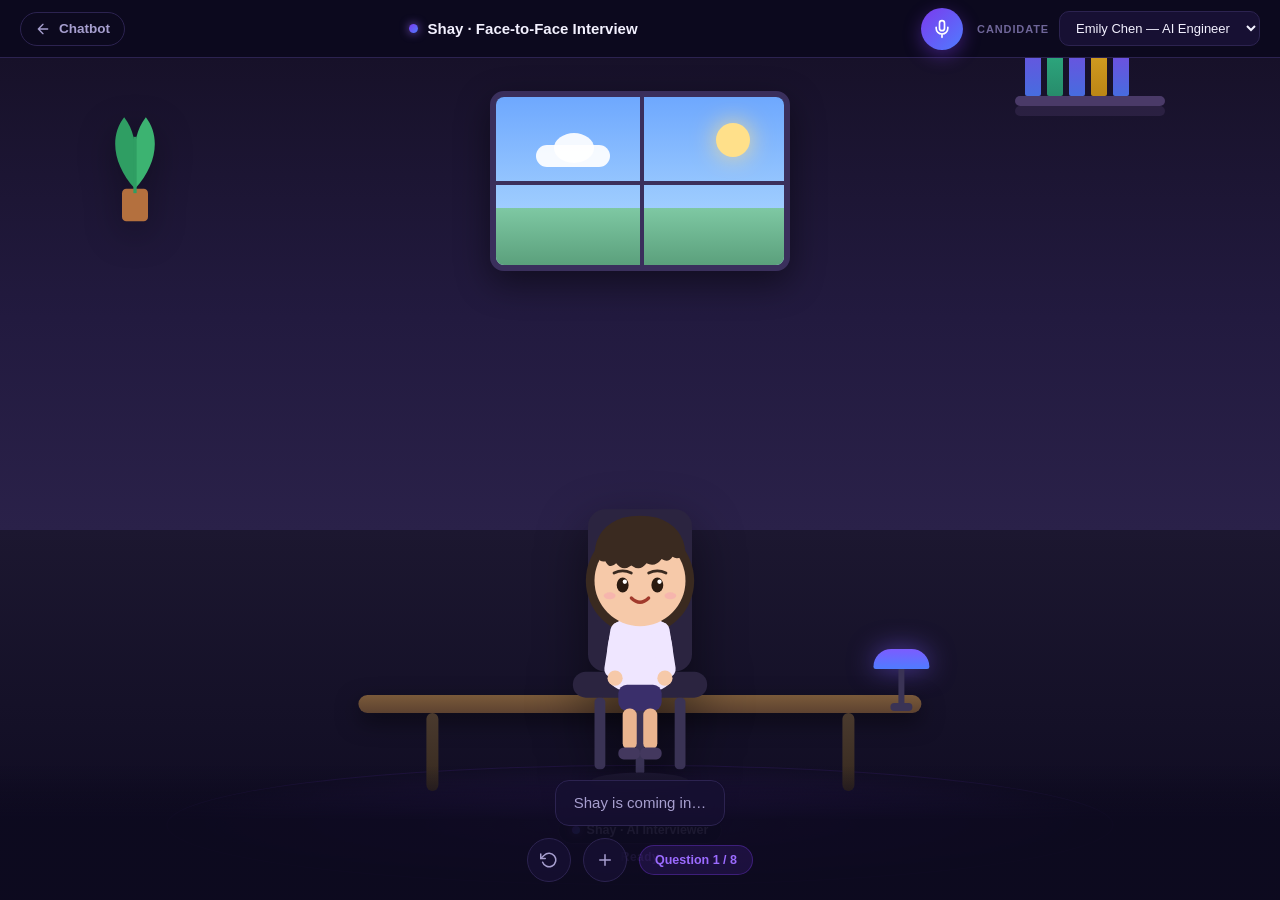
==== frontend/voice.html @ 4187ba3e "polished the virtual interview environment" ====
<!DOCTYPE html>
<html>
<head>
    <meta charset="UTF-8">
    <meta name="viewport" content="width=device-width, initial-scale=1.0">
    <title>Shay · Face-to-Face Voice Interview</title>
    <link rel="stylesheet" href="voice.css">
</head>
<body class="voice">

<header class="voice-topbar">
    <a class="back-link" href="/">
        <svg width="16" height="16" viewBox="0 0 24 24" fill="none" stroke="currentColor" stroke-width="2" stroke-linecap="round" stroke-linejoin="round">
            <path d="M19 12H5M12 19l-7-7 7-7"/>
        </svg>
        Chatbot
    </a>
    <div class="voice-title">
        <span class="title-dot"></span> Shay · Face-to-Face Interview
    </div>
    <div class="voice-top-actions">
        <button id="mic-btn" class="mic-btn" onclick="answerByVoice()" aria-label="Speak your answer">
            <svg width="20" height="20" viewBox="0 0 24 24" fill="none" stroke="currentColor" stroke-width="2" stroke-linecap="round" stroke-linejoin="round">
                <rect x="9" y="2" width="6" height="12" rx="3"/>
                <path d="M5 10v1a7 7 0 0 0 14 0v-1"/>
                <line x1="12" y1="19" x2="12" y2="22"/>
            </svg>
        </button>
        <div class="voice-candidate">
            <label for="candidate-select">Candidate</label>
            <select id="candidate-select"></select>
        </div>
    </div>
</header>

<main id="scene" class="scene">

    <div class="wall">
        <div class="window">
            <div class="sky"><span class="sun"></span><span class="cloud"></span></div>
            <div class="horizon"></div>
            <span class="frame-v"></span>
            <span class="frame-h"></span>
        </div>
        <div class="shelf">
            <i></i><i></i><i></i><i></i><i></i>
        </div>
        <div class="plant">
            <svg viewBox="0 0 80 120" aria-hidden="true">
                <rect x="28" y="82" width="24" height="30" rx="4" fill="#b4703e"/>
                <path d="M40 82 C20 60 16 34 30 16 C44 34 40 54 40 82 Z" fill="#2f9e63"/>
                <path d="M40 82 C60 60 64 34 50 16 C36 34 40 54 40 82 Z" fill="#3cb371"/>
                <path d="M40 86 C40 66 40 48 40 34" stroke="#2f9e63" stroke-width="3" fill="none"/>
            </svg>
        </div>
    </div>

    <div class="floor">
        <div class="rug"></div>
    </div>

    <div class="table">
        <div class="table-top"></div>
        <div class="table-leg leg-l"></div>
        <div class="table-leg leg-r"></div>
        <div class="table-lamp">
            <div class="lamp-head"></div>
            <div class="lamp-pole"></div>
            <div class="lamp-base"></div>
        </div>
    </div>

    <div class="seat seat-shay" id="seat-shay">
        <div class="shay-talk" id="shay-talk"><span></span><span></span><span></span></div>
        <div class="char">
            <svg viewBox="0 0 240 300" fill="none" aria-hidden="true">
                <rect x="72" y="26" width="96" height="150" rx="16" fill="#2b2440"/>
                <rect x="58" y="176" width="124" height="24" rx="12" fill="#2b2440"/>
                <rect x="78" y="200" width="10" height="66" rx="4" fill="#3a3355"/>
                <rect x="152" y="200" width="10" height="66" rx="4" fill="#3a3355"/>
                <rect x="116" y="200" width="8" height="72" rx="4" fill="#3a3355"/>
                <ellipse cx="120" cy="278" rx="46" ry="9" fill="#1c1730"/>
                <circle cx="120" cy="92" r="50" fill="#3a2a20"/>
                <rect x="110" y="118" width="20" height="28" rx="8" fill="#eab58f"/>
                <path d="M96 132 Q88 150 90 168 L92 186 Q100 196 120 196 Q140 196 148 186 L150 168 Q152 150 144 132 Q132 124 120 124 Q108 124 96 132 Z" fill="#efe6ff"/>
                <rect x="90" y="130" width="17" height="52" rx="8" transform="rotate(9 98 155)" fill="#efe6ff"/>
                <rect x="133" y="130" width="17" height="52" rx="8" transform="rotate(-9 141 155)" fill="#efe6ff"/>
                <circle cx="97" cy="182" r="7" fill="#f6c9a9"/>
                <circle cx="143" cy="182" r="7" fill="#f6c9a9"/>
                <circle cx="120" cy="92" r="42" fill="#f6c9a9"/>
                <path d="M78 66 Q80 42 104 34 Q120 30 136 34 Q160 42 162 66 Q156 74 150 70 Q146 76 140 72 Q134 80 126 76 Q120 84 112 78 Q104 84 98 76 Q92 82 88 74 Q82 76 78 66 Z" fill="#3a2a20"/>
                <ellipse cx="104" cy="96" rx="5.5" ry="7" fill="#2a1a10"/>
                <ellipse cx="136" cy="96" rx="5.5" ry="7" fill="#2a1a10"/>
                <circle cx="106" cy="93" r="2" fill="#fff"/>
                <circle cx="138" cy="93" r="2" fill="#fff"/>
                <path d="M96 85 Q104 81 112 85" stroke="#3a2a20" stroke-width="2.5" stroke-linecap="round"/>
                <path d="M128 85 Q136 81 144 85" stroke="#3a2a20" stroke-width="2.5" stroke-linecap="round"/>
                <ellipse cx="92" cy="106" rx="5.5" ry="3.2" fill="#f7a8b0" opacity="0.6"/>
                <ellipse cx="148" cy="106" rx="5.5" ry="3.2" fill="#f7a8b0" opacity="0.6"/>
                <path d="M112 108 Q120 116 128 108" stroke="#a13a2c" stroke-width="3" stroke-linecap="round" fill="none"/>
                <rect x="100" y="188" width="40" height="24" rx="8" fill="#3a2f6b"/>
                <rect x="104" y="210" width="13" height="38" rx="6" fill="#eab58f"/>
                <rect x="123" y="210" width="13" height="38" rx="6" fill="#eab58f"/>
                <rect x="100" y="246" width="20" height="11" rx="5" fill="#43385e"/>
                <rect x="120" y="246" width="20" height="11" rx="5" fill="#43385e"/>
            </svg>
        </div>
        <div class="seat-tag"><span class="tag-dot"></span>Shay · AI Interviewer</div>
        <div class="seat-status" id="seat-status">Waiting</div>
    </div>

</main>

<div class="voice-hud">
    <div class="subtitle" id="subtitle">…</div>
    <div class="hud-controls">
        <button id="replay-btn" class="ghost-btn" onclick="replayQuestion()" title="Replay question" aria-label="Replay question">
            <svg width="18" height="18" viewBox="0 0 24 24" fill="none" stroke="currentColor" stroke-width="2" stroke-linecap="round" stroke-linejoin="round">
                <polyline points="1 4 1 10 7 10"/>
                <path d="M3.51 15a9 9 0 1 0 2.13-9.36L1 10"/>
            </svg>
        </button>
        <button id="restart-btn" class="ghost-btn" onclick="startVoiceInterview()" title="New interview" aria-label="New interview">
            <svg width="18" height="18" viewBox="0 0 24 24" fill="none" stroke="currentColor" stroke-width="2" stroke-linecap="round" stroke-linejoin="round">
                <path d="M12 5v14M5 12h14"/>
            </svg>
        </button>
        <div id="progress" class="hud-progress">Question 1 / 8</div>
    </div>
</div>

<div id="completion" class="completion" hidden>
    <div class="completion-card">
        <div class="comp-donut">
            <svg viewBox="0 0 120 120" width="150" height="150" aria-hidden="true">
                <circle cx="60" cy="60" r="52" class="comp-ring-track"/>
                <circle cx="60" cy="60" r="52" class="comp-ring-fill" id="comp-ring-fill"/>
            </svg>
            <div class="comp-center">
                <span class="comp-num" id="comp-num">0</span>
                <span class="comp-unit">/ 100</span>
            </div>
        </div>
        <h2 class="comp-title">Interview Complete</h2>
        <p class="comp-name" id="comp-name"></p>
        <p class="comp-sub">Thank you for speaking with Shay today.</p>
        <div class="comp-actions">
            <button class="comp-btn" onclick="startVoiceInterview()">Start again</button>
            <a class="back-link comp-link" href="/">Back to chatbot</a>
        </div>
    </div>
</div>

<script src="voice.js"></script>

</body>
</html>
---- frontend/voice.css ----
:root {
    --bg-deep: #0d0a1f;
    --bg-ai: #1a1333;
    --bg-input: #171033;
    --border: #2c2350;
    --text-primary: #f3f1ff;
    --text-secondary: #a79fcf;
    --text-muted: #6f6699;
    --blue: #4f7cff;
    --purple: #9b6bff;
    --violet: #7c3aed;
    --gradient: linear-gradient(135deg, #7c3aed 0%, #4f7cff 100%);
    --radius: 16px;
}

* {
    box-sizing: border-box;
}

body.voice {
    margin: 0;
    background: var(--bg-deep);
    color: var(--text-primary);
    font-family: "Inter", -apple-system, BlinkMacSystemFont, "Segoe UI", sans-serif;
    -webkit-font-smoothing: antialiased;
    overflow: hidden;
    height: 100vh;
}

button {
    font-family: inherit;
}

/* ---------------- Topbar ---------------- */

.voice-topbar {
    height: 58px;
    display: flex;
    align-items: center;
    justify-content: space-between;
    gap: 16px;
    padding: 0 20px;
    border-bottom: 1px solid var(--border);
    background: rgba(13, 10, 31, 0.85);
    backdrop-filter: blur(8px);
    position: relative;
    z-index: 5;
}

.back-link {
    display: inline-flex;
    align-items: center;
    gap: 8px;
    color: var(--text-secondary);
    font-size: 13.5px;
    font-weight: 700;
    text-decoration: none;
    padding: 8px 14px;
    border: 1px solid var(--border);
    border-radius: 999px;
    background: transparent;
    transition: border-color 0.2s, color 0.2s;
}

.back-link:hover {
    color: var(--text-primary);
    border-color: var(--violet);
}

.voice-title {
    display: flex;
    align-items: center;
    gap: 10px;
    font-size: 15px;
    font-weight: 800;
}

.title-dot {
    width: 9px;
    height: 9px;
    border-radius: 50%;
    background: var(--gradient);
    box-shadow: 0 0 10px rgba(155, 107, 255, 0.8);
}

.voice-candidate {
    display: flex;
    align-items: center;
    gap: 10px;
}

.voice-candidate label {
    font-size: 11px;
    font-weight: 700;
    letter-spacing: 0.08em;
    text-transform: uppercase;
    color: var(--text-muted);
}

.voice-candidate select {
    background: var(--bg-input);
    color: var(--text-primary);
    border: 1px solid var(--border);
    border-radius: 10px;
    padding: 8px 12px;
    font-size: 13px;
    font-family: inherit;
    cursor: pointer;
    outline: none;
    max-width: 240px;
}

.voice-candidate select:focus {
    border-color: var(--violet);
    box-shadow: 0 0 0 3px rgba(124, 58, 237, 0.25);
}

.voice-top-actions {
    display: flex;
    align-items: center;
    gap: 14px;
}

/* ---------------- Scene ---------------- */

.scene {
    position: relative;
    height: calc(100vh - 58px);
    overflow: hidden;
}

.wall {
    position: absolute;
    top: 0;
    left: 0;
    right: 0;
    height: 56%;
    background: linear-gradient(180deg, #171129 0%, #221a3f 55%, #2a2149 100%);
}

.floor {
    position: absolute;
    left: 0;
    right: 0;
    bottom: 0;
    height: 44%;
    background: linear-gradient(180deg, #1c1730 0%, #0d0a1f 100%);
}

.rug {
    position: absolute;
    left: 50%;
    bottom: 4%;
    transform: translateX(-50%);
    width: 74%;
    height: 120px;
    border-radius: 50%;
    background: radial-gradient(ellipse at center, rgba(124, 58, 237, 0.22) 0%, rgba(124, 58, 237, 0.06) 55%, transparent 72%);
    border: 1px solid rgba(124, 58, 237, 0.12);
}

.window {
    position: absolute;
    left: 50%;
    top: 7%;
    transform: translateX(-50%);
    width: 300px;
    height: 180px;
    border-radius: 14px;
    border: 6px solid #3a2f5c;
    overflow: hidden;
    box-shadow: 0 12px 34px rgba(0, 0, 0, 0.45);
}

.window .sky {
    position: absolute;
    inset: 0;
    background: linear-gradient(180deg, #6ea8fe 0%, #b8e0ff 100%);
}

.window .sun {
    position: absolute;
    top: 26px;
    right: 34px;
    width: 34px;
    height: 34px;
    border-radius: 50%;
    background: #ffe08a;
    box-shadow: 0 0 24px rgba(255, 224, 138, 0.9);
}

.window .cloud {
    position: absolute;
    top: 48px;
    left: 40px;
    width: 74px;
    height: 22px;
    border-radius: 20px;
    background: rgba(255, 255, 255, 0.92);
}

.window .cloud::after {
    content: "";
    position: absolute;
    left: 18px;
    top: -12px;
    width: 40px;
    height: 30px;
    border-radius: 50%;
    background: rgba(255, 255, 255, 0.92);
}

.window .horizon {
    position: absolute;
    left: 0;
    right: 0;
    bottom: 0;
    height: 34%;
    background: linear-gradient(180deg, #7ec8a3 0%, #5ba07c 100%);
}

.window .frame-v {
    position: absolute;
    top: 0;
    bottom: 0;
    left: 50%;
    width: 4px;
    background: #3a2f5c;
}

.window .frame-h {
    position: absolute;
    left: 0;
    right: 0;
    top: 50%;
    height: 4px;
    background: #3a2f5c;
}

.shelf {
    position: absolute;
    right: 9%;
    top: 8%;
    width: 150px;
    height: 10px;
    border-radius: 5px;
    background: #4a3a68;
    box-shadow: 0 10px 0 rgba(74, 58, 104, 0.35);
}

.shelf i {
    position: absolute;
    bottom: 10px;
    width: 16px;
    border-radius: 2px;
    background: linear-gradient(180deg, #7c5cff, #4f7cff);
    opacity: 0.85;
}

.shelf i:nth-child(1) { left: 10px; height: 52px; }
.shelf i:nth-child(2) { left: 32px; height: 66px; background: linear-gradient(180deg, #34d399, #2aa176); }
.shelf i:nth-child(3) { left: 54px; height: 46px; }
.shelf i:nth-child(4) { left: 76px; height: 60px; background: linear-gradient(180deg, #fbbf24, #d99a12); }
.shelf i:nth-child(5) { left: 98px; height: 40px; }

.plant {
    position: absolute;
    left: 7%;
    top: 9%;
    width: 90px;
    height: 130px;
}

.plant svg {
    width: 100%;
    height: 100%;
    filter: drop-shadow(0 10px 18px rgba(0, 0, 0, 0.35));
}

.table {
    position: absolute;
    left: 50%;
    bottom: 13%;
    transform: translateX(-50%);
    width: 44%;
    height: 96px;
}

.table-top {
    position: absolute;
    top: 0;
    left: 0;
    right: 0;
    height: 18px;
    border-radius: 10px;
    background: linear-gradient(180deg, #7a5a3a 0%, #5d4230 100%);
    box-shadow: 0 8px 22px rgba(0, 0, 0, 0.5);
}

.table-leg {
    position: absolute;
    top: 18px;
    width: 12px;
    height: 78px;
    border-radius: 6px;
    background: linear-gradient(180deg, #4a3a2e 0%, #36291f 100%);
}

.table-leg.leg-l { left: 12%; }
.table-leg.leg-r { right: 12%; }

.table-lamp {
    position: absolute;
    right: -8px;
    top: -46px;
}

.lamp-head {
    width: 56px;
    height: 20px;
    border-radius: 30px 30px 4px 4px;
    background: linear-gradient(180deg, #7c5cff, #4f7cff);
    box-shadow: 0 0 26px rgba(124, 92, 255, 0.55);
}

.lamp-pole {
    width: 6px;
    height: 34px;
    margin: 0 auto;
    background: #3a3355;
}

.lamp-base {
    width: 22px;
    height: 8px;
    border-radius: 4px;
    margin: 0 auto;
    background: #3a3355;
}

/* ---------------- Seats ---------------- */

.seat {
    position: absolute;
    bottom: 4%;
    width: 220px;
    display: flex;
    flex-direction: column;
    align-items: center;
    gap: 6px;
    opacity: 0;
    transition: transform 1s cubic-bezier(0.34, 1.45, 0.64, 1), opacity 0.5s ease;
    z-index: 3;
}

.seat-shay {
    left: 50%;
    transform: translateX(-160%);
    width: 260px;
}

.scene.entered .seat-shay {
    transform: translateX(-50%);
    opacity: 1;
}

.seat .char {
    width: 100%;
    filter: drop-shadow(0 18px 26px rgba(0, 0, 0, 0.45));
    transform-origin: bottom center;
}

.scene.speaking .seat-shay .char {
    animation: shayTalk 0.9s ease-in-out infinite;
}

.scene.listening .seat-shay .char {
    animation: shayListen 1.1s ease-in-out infinite;
}

@keyframes shayTalk {
    0%, 100% { transform: translateY(0) scale(1, 1); }
    50% { transform: translateY(-3px) scale(1.015, 0.99); }
}

@keyframes shayListen {
    0%, 100% { transform: translateY(0); }
    50% { transform: translateY(-5px); }
}

.seat-tag {
    display: flex;
    align-items: center;
    gap: 7px;
    font-size: 12.5px;
    font-weight: 700;
    color: var(--text-secondary);
    background: rgba(13, 10, 31, 0.7);
    border: 1px solid var(--border);
    padding: 6px 13px;
    border-radius: 999px;
    backdrop-filter: blur(6px);
}

.tag-dot {
    width: 8px;
    height: 8px;
    border-radius: 50%;
    background: var(--gradient);
    box-shadow: 0 0 8px rgba(155, 107, 255, 0.8);
}

.seat-status {
    font-size: 12px;
    font-weight: 700;
    letter-spacing: 0.04em;
    color: var(--purple);
    min-height: 16px;
}

.shay-talk {
    position: absolute;
    top: -8px;
    left: 50%;
    transform: translateX(-50%);
    display: flex;
    gap: 5px;
    background: var(--bg-ai);
    border: 1px solid var(--border);
    border-radius: 999px;
    padding: 8px 14px;
    opacity: 0;
    pointer-events: none;
    transition: opacity 0.25s;
}

.shay-talk span {
    width: 7px;
    height: 7px;
    border-radius: 50%;
    background: var(--purple);
    animation: blink 1.2s infinite;
}

.shay-talk span:nth-child(2) { animation-delay: 0.2s; }
.shay-talk span:nth-child(3) { animation-delay: 0.4s; }

.scene.speaking .shay-talk {
    opacity: 1;
}

@keyframes blink {
    0%, 80%, 100% { opacity: 0.25; transform: translateY(0); }
    40% { opacity: 1; transform: translateY(-3px); }
}

/* ---------------- HUD ---------------- */

.voice-hud {
    position: fixed;
    left: 0;
    right: 0;
    bottom: 0;
    z-index: 8;
    display: flex;
    flex-direction: column;
    align-items: center;
    gap: 12px;
    padding: 14px 20px 18px;
    background: linear-gradient(180deg, rgba(13, 10, 31, 0) 0%, rgba(13, 10, 31, 0.9) 40%);
    pointer-events: none;
}

.subtitle {
    max-width: 680px;
    min-height: 26px;
    text-align: center;
    font-size: 15px;
    line-height: 1.6;
    color: var(--text-secondary);
    background: rgba(23, 16, 51, 0.75);
    border: 1px solid var(--border);
    border-radius: 14px;
    padding: 10px 18px;
    backdrop-filter: blur(8px);
}

.hud-controls {
    display: flex;
    align-items: center;
    gap: 12px;
    pointer-events: auto;
}

.mic-btn {
    width: 42px;
    height: 42px;
    border: none;
    border-radius: 50%;
    background: var(--gradient);
    color: #fff;
    cursor: pointer;
    display: flex;
    align-items: center;
    justify-content: center;
    box-shadow: 0 6px 18px rgba(124, 58, 237, 0.4);
    transition: transform 0.15s, box-shadow 0.2s, opacity 0.2s;
}

.mic-btn:hover {
    transform: translateY(-2px);
}

.mic-btn.recording {
    animation: micPulse 1.2s ease-out infinite;
}

@keyframes micPulse {
    0% { box-shadow: 0 0 0 0 rgba(124, 58, 237, 0.55); }
    100% { box-shadow: 0 0 0 20px rgba(124, 58, 237, 0); }
}

.ghost-btn {
    width: 44px;
    height: 44px;
    border: 1px solid var(--border);
    border-radius: 50%;
    background: rgba(23, 16, 51, 0.8);
    color: var(--text-secondary);
    cursor: pointer;
    display: flex;
    align-items: center;
    justify-content: center;
    transition: border-color 0.2s, color 0.2s, transform 0.15s;
}

.ghost-btn:hover {
    color: var(--text-primary);
    border-color: var(--violet);
    transform: translateY(-1px);
}

.hud-progress {
    font-size: 12.5px;
    font-weight: 700;
    color: var(--purple);
    background: rgba(124, 58, 237, 0.14);
    border: 1px solid rgba(124, 58, 237, 0.35);
    padding: 7px 15px;
    border-radius: 999px;
}

/* ---------------- Completion ---------------- */

.completion {
    position: fixed;
    inset: 0;
    z-index: 20;
    display: flex;
    align-items: center;
    justify-content: center;
    background: rgba(13, 10, 31, 0.85);
    backdrop-filter: blur(8px);
    animation: fadeIn 0.4s ease;
}

.completion[hidden] {
    display: none;
}

@keyframes fadeIn {
    from { opacity: 0; }
    to { opacity: 1; }
}

.completion-card {
    width: min(420px, 90vw);
    background: var(--bg-ai);
    border: 1px solid var(--border);
    border-radius: 22px;
    padding: 34px 30px;
    display: flex;
    flex-direction: column;
    align-items: center;
    gap: 8px;
    text-align: center;
    box-shadow: 0 24px 80px rgba(0, 0, 0, 0.55);
    animation: popIn 0.45s cubic-bezier(0.34, 1.56, 0.64, 1);
}

@keyframes popIn {
    from { transform: scale(0.7); opacity: 0; }
    to { transform: scale(1); opacity: 1; }
}

.comp-donut {
    position: relative;
    width: 150px;
    height: 150px;
}

.comp-ring-track {
    fill: none;
    stroke: rgba(255, 255, 255, 0.09);
    stroke-width: 10;
}

.comp-ring-fill {
    fill: none;
    stroke-width: 10;
    stroke-linecap: round;
    transform: rotate(-90deg);
    transform-origin: center;
    transition: stroke-dashoffset 1.1s cubic-bezier(0.22, 1, 0.36, 1);
}

.comp-center {
    position: absolute;
    inset: 0;
    display: flex;
    flex-direction: column;
    align-items: center;
    justify-content: center;
}

.comp-num {
    font-size: 46px;
    font-weight: 800;
    line-height: 1;
    background: var(--gradient);
    -webkit-background-clip: text;
    background-clip: text;
    -webkit-text-fill-color: transparent;
}

.comp-unit {
    font-size: 13px;
    color: var(--text-muted);
    margin-top: 4px;
}

.comp-title {
    font-size: 20px;
    font-weight: 800;
    margin: 8px 0 0;
}

.comp-name {
    font-size: 14px;
    font-weight: 700;
    color: var(--text-secondary);
    margin: 0;
}

.comp-sub {
    font-size: 13px;
    color: var(--text-muted);
    margin: 0 0 18px;
}

.comp-actions {
    display: flex;
    flex-direction: column;
    align-items: center;
    gap: 12px;
}

.comp-btn {
    border: none;
    border-radius: 999px;
    padding: 12px 28px;
    background: var(--gradient);
    color: #fff;
    font-size: 14px;
    font-weight: 700;
    cursor: pointer;
    box-shadow: 0 8px 24px rgba(124, 58, 237, 0.4);
    transition: transform 0.15s, opacity 0.2s;
}

.comp-btn:hover {
    transform: translateY(-2px);
    opacity: 0.92;
}

.comp-link {
    border: none;
}

/* ---------------- Responsive ---------------- */

@media (max-width: 720px) {
    .voice-title {
        display: none;
    }

    .seat {
        width: 170px;
    }

    .table {
        width: 66%;
    }

    .window {
        width: 200px;
        height: 120px;
    }
}
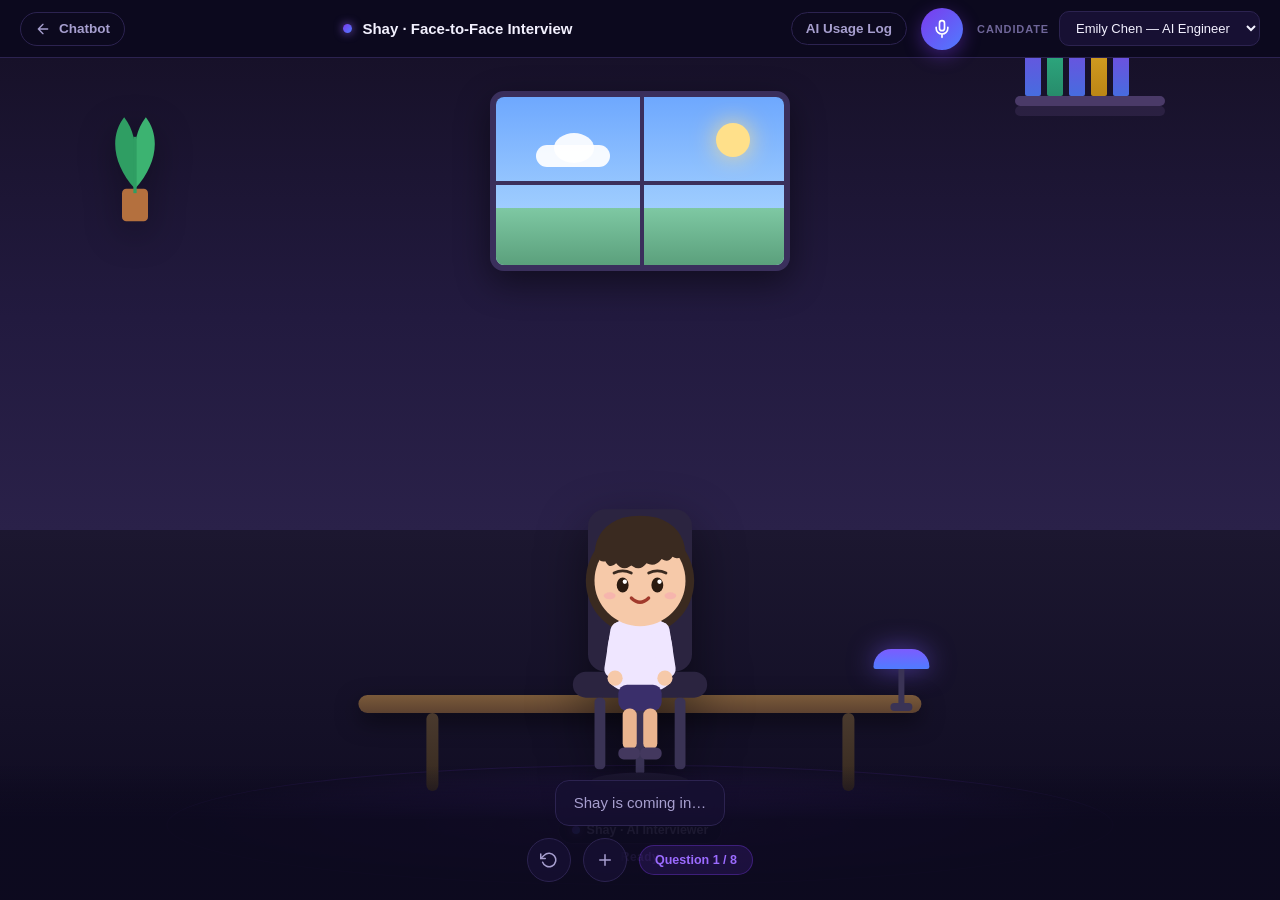
==== commit 9e218cf9: "added ai logs" ====
--- a/frontend/voice.html
+++ b/frontend/voice.html
@@ -19,6 +19,9 @@
         <span class="title-dot"></span> Shay · Face-to-Face Interview
     </div>
     <div class="voice-top-actions">
+        <a class="back-link" href="/log.html" title="View the AI usage log">
+            AI Usage Log
+        </a>
         <button id="mic-btn" class="mic-btn" onclick="answerByVoice()" aria-label="Speak your answer">
             <svg width="20" height="20" viewBox="0 0 24 24" fill="none" stroke="currentColor" stroke-width="2" stroke-linecap="round" stroke-linejoin="round">
                 <rect x="9" y="2" width="6" height="12" rx="3"/>
@@ -144,6 +147,7 @@
         <h2 class="comp-title">Interview Complete</h2>
         <p class="comp-name" id="comp-name"></p>
         <p class="comp-sub">Thank you for speaking with Shay today.</p>
+        <div id="completion-feedback" class="completion-feedback"></div>
         <div class="comp-actions">
             <button class="comp-btn" onclick="startVoiceInterview()">Start again</button>
             <a class="back-link comp-link" href="/">Back to chatbot</a>
--- a/frontend/voice.css
+++ b/frontend/voice.css
@@ -574,7 +574,9 @@
 }
 
 .completion-card {
-    width: min(420px, 90vw);
+    width: min(720px, 94vw);
+    max-height: 86vh;
+    overflow: auto;
     background: var(--bg-ai);
     border: 1px solid var(--border);
     border-radius: 22px;
@@ -663,6 +665,205 @@
     flex-direction: column;
     align-items: center;
     gap: 12px;
+}
+
+/* ---------------- Completion scorecard ---------------- */
+
+.completion-feedback {
+    width: 100%;
+    text-align: left;
+    display: flex;
+    flex-direction: column;
+    gap: 16px;
+    margin: 12px 0;
+}
+
+.cmp-banner {
+    display: flex;
+    gap: 10px;
+    padding: 12px 14px;
+    border-radius: 12px;
+    border: 1px solid rgba(251, 191, 36, 0.45);
+    background: rgba(251, 191, 36, 0.1);
+    color: var(--text-primary);
+    font-size: 13px;
+    line-height: 1.55;
+}
+
+.cmp-section {
+    display: flex;
+    flex-direction: column;
+    gap: 10px;
+    padding: 16px 18px;
+    border: 1px solid var(--border);
+    border-radius: 16px;
+}
+
+.cmp-section-title {
+    font-size: 11px;
+    font-weight: 800;
+    letter-spacing: 0.08em;
+    text-transform: uppercase;
+    color: var(--text-muted);
+}
+
+.cmp-rubric-row {
+    display: flex;
+    align-items: center;
+    justify-content: space-between;
+    gap: 10px;
+    font-size: 13px;
+}
+
+.cmp-rubric-label {
+    font-weight: 700;
+    color: var(--text-primary);
+}
+
+.cmp-rubric-max {
+    font-size: 11.5px;
+    font-weight: 700;
+    color: var(--purple);
+}
+
+.cmp-entry {
+    border: 1px solid var(--border);
+    border-radius: 14px;
+    background: rgba(255, 255, 255, 0.03);
+    overflow: hidden;
+}
+
+.cmp-entry[open] {
+    background: rgba(255, 255, 255, 0.045);
+}
+
+.cmp-entry summary {
+    list-style: none;
+    display: flex;
+    align-items: center;
+    gap: 12px;
+    padding: 12px 14px;
+    cursor: pointer;
+    user-select: none;
+}
+
+.cmp-entry summary::-webkit-details-marker {
+    display: none;
+}
+
+.cmp-qnum {
+    width: 30px;
+    height: 30px;
+    border-radius: 9px;
+    background: var(--gradient);
+    color: #fff;
+    font-size: 12px;
+    font-weight: 800;
+    display: flex;
+    align-items: center;
+    justify-content: center;
+    flex-shrink: 0;
+}
+
+.cmp-qtitle {
+    flex: 1;
+    min-width: 0;
+    font-size: 13px;
+    font-weight: 600;
+    color: var(--text-primary);
+    white-space: nowrap;
+    overflow: hidden;
+    text-overflow: ellipsis;
+}
+
+.cmp-qscore {
+    font-size: 15px;
+    font-weight: 800;
+    color: var(--purple);
+    flex-shrink: 0;
+}
+
+.cmp-entry-body {
+    padding: 12px 14px 14px;
+    border-top: 1px solid var(--border);
+    display: flex;
+    flex-direction: column;
+    gap: 10px;
+}
+
+.cmp-qa {
+    font-size: 12.5px;
+    line-height: 1.55;
+    color: var(--text-primary);
+    text-align: left;
+}
+
+.cmp-qa span {
+    display: block;
+    font-size: 10.5px;
+    font-weight: 800;
+    letter-spacing: 0.08em;
+    text-transform: uppercase;
+    color: var(--text-muted);
+    margin-bottom: 3px;
+}
+
+.cmp-comment {
+    font-size: 12.5px;
+    line-height: 1.55;
+    color: var(--text-primary);
+    background: rgba(124, 58, 237, 0.1);
+    border-left: 3px solid var(--violet);
+    border-radius: 8px;
+    padding: 9px 12px;
+    text-align: left;
+}
+
+.cmp-dims {
+    display: flex;
+    flex-direction: column;
+    gap: 10px;
+}
+
+.cmp-dim-top {
+    display: flex;
+    align-items: center;
+    justify-content: space-between;
+    gap: 10px;
+    margin-bottom: 4px;
+    font-size: 12.5px;
+}
+
+.cmp-dim-top span:first-child {
+    font-weight: 700;
+    color: var(--text-secondary);
+}
+
+.cmp-dim-top span:last-child {
+    font-weight: 800;
+    color: var(--text-primary);
+}
+
+.cmp-bar {
+    height: 6px;
+    border-radius: 999px;
+    background: rgba(255, 255, 255, 0.08);
+    overflow: hidden;
+}
+
+.cmp-bar i {
+    display: block;
+    height: 100%;
+    border-radius: 999px;
+    background: var(--gradient);
+}
+
+.cmp-reason {
+    font-size: 12px;
+    line-height: 1.5;
+    color: var(--text-muted);
+    margin-top: 4px;
+    text-align: left;
 }
 
 .comp-btn {
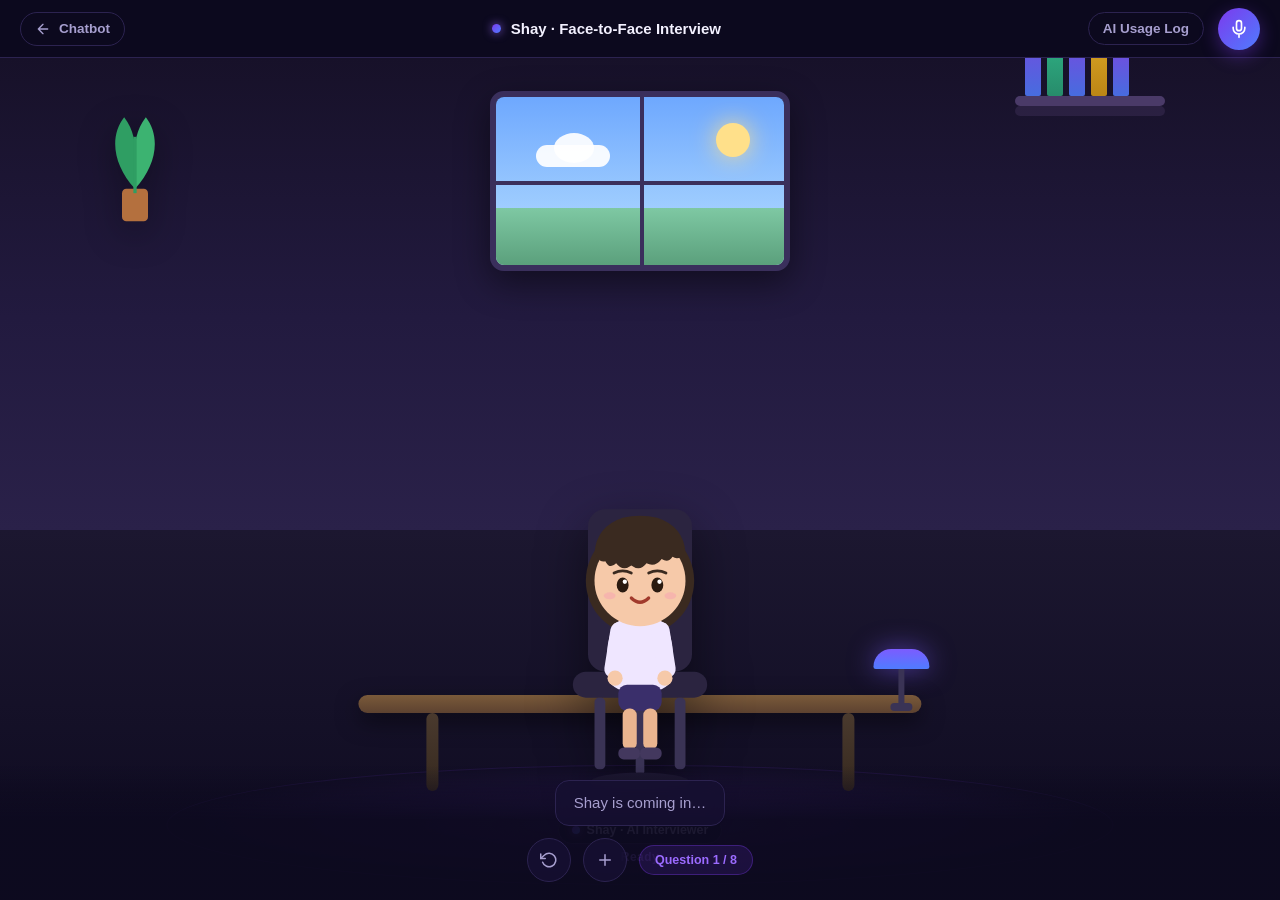
==== commit 7ce677b3: "added change to remove candidate sleection after the entry one" ====
--- a/frontend/voice.html
+++ b/frontend/voice.html
@@ -29,10 +29,6 @@
                 <line x1="12" y1="19" x2="12" y2="22"/>
             </svg>
         </button>
-        <div class="voice-candidate">
-            <label for="candidate-select">Candidate</label>
-            <select id="candidate-select"></select>
-        </div>
     </div>
 </header>
 
--- a/frontend/voice.css
+++ b/frontend/voice.css
@@ -83,38 +83,6 @@
     box-shadow: 0 0 10px rgba(155, 107, 255, 0.8);
 }
 
-.voice-candidate {
-    display: flex;
-    align-items: center;
-    gap: 10px;
-}
-
-.voice-candidate label {
-    font-size: 11px;
-    font-weight: 700;
-    letter-spacing: 0.08em;
-    text-transform: uppercase;
-    color: var(--text-muted);
-}
-
-.voice-candidate select {
-    background: var(--bg-input);
-    color: var(--text-primary);
-    border: 1px solid var(--border);
-    border-radius: 10px;
-    padding: 8px 12px;
-    font-size: 13px;
-    font-family: inherit;
-    cursor: pointer;
-    outline: none;
-    max-width: 240px;
-}
-
-.voice-candidate select:focus {
-    border-color: var(--violet);
-    box-shadow: 0 0 0 3px rgba(124, 58, 237, 0.25);
-}
-
 .voice-top-actions {
     display: flex;
     align-items: center;
